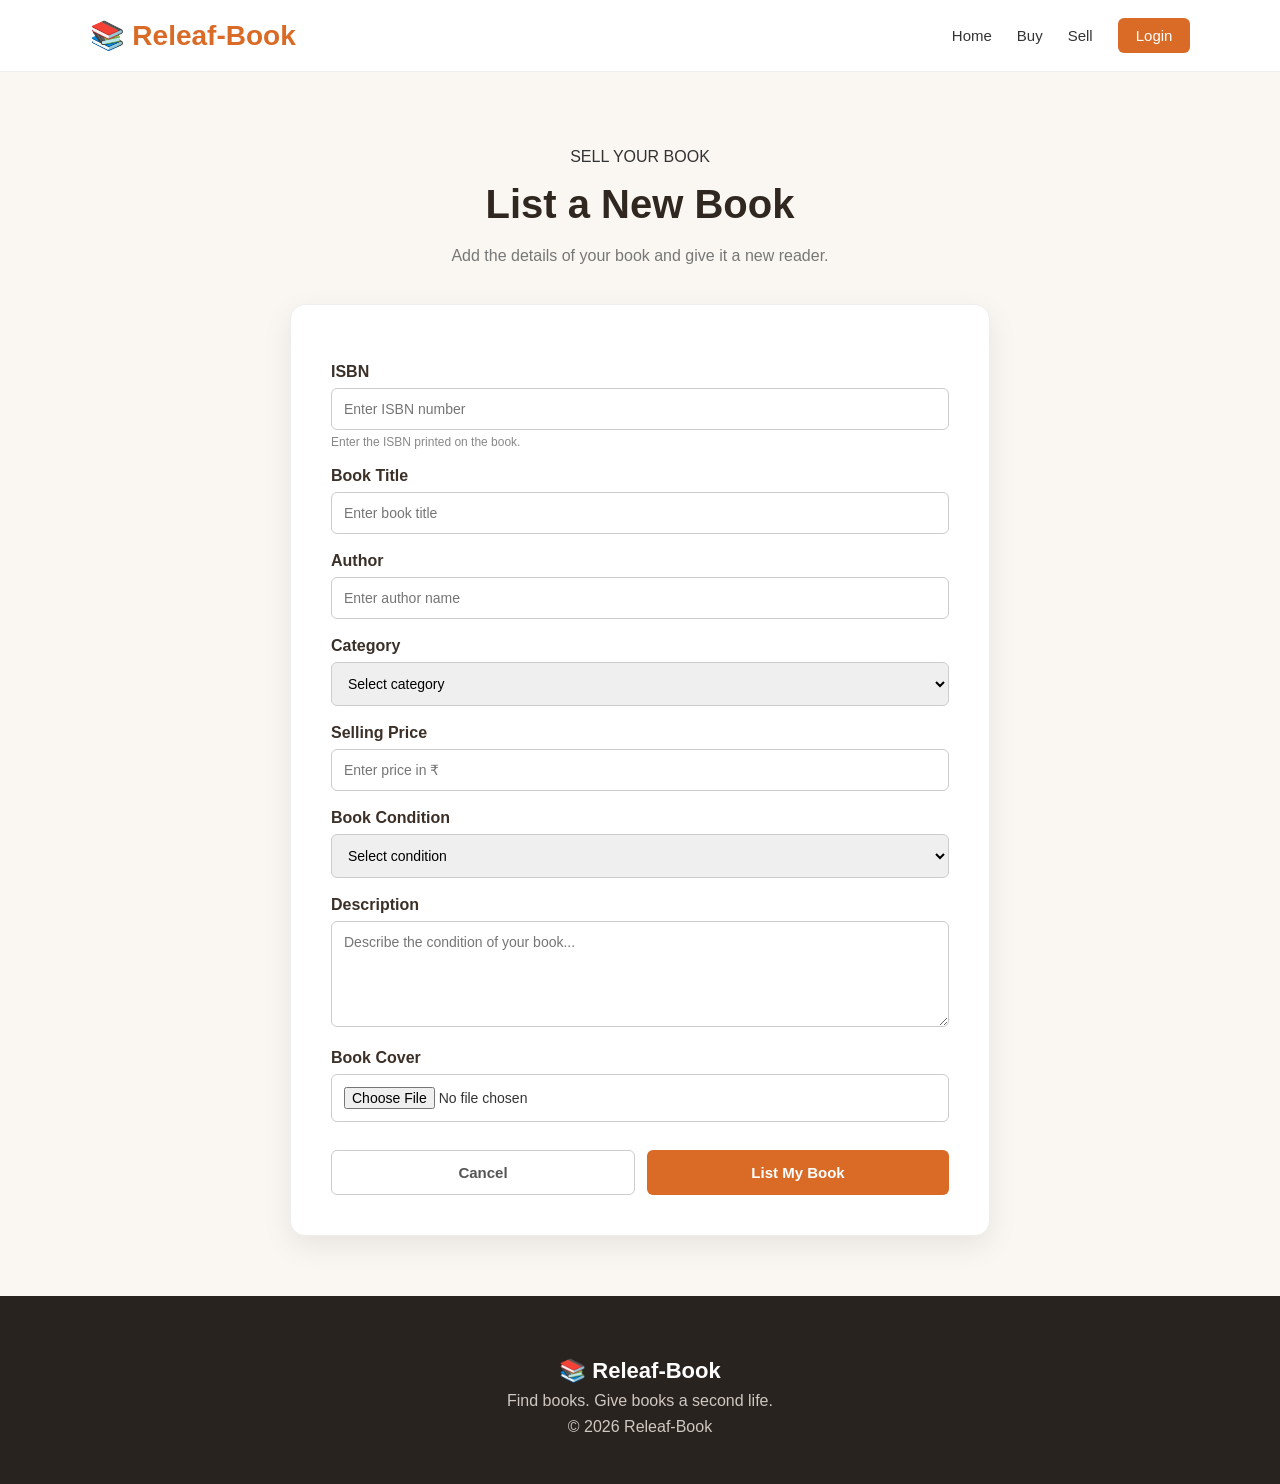
==== listing.html @ 91d5f4dd "Add book listing functionality" ====
<!DOCTYPE html>
<html lang="en">

<head>

    <meta charset="UTF-8">

    <meta name="viewport" content="width=device-width, initial-scale=1.0">

    <title>List a Book | Releaf-Book</title>

    <link rel="stylesheet" href="css/common.css">

    <link rel="stylesheet" href="css/listing.css">

</head>


<body>


<!-- ================= NAVBAR ================= -->

<header class="navbar">

    <div class="logo">
        📚 Releaf-Book
    </div>


    <nav class="nav-links">

        <a href="index.html">
            Home
        </a>

        <a href="buy.html">
            Buy
        </a>

        <a href="sell.html">
            Sell
        </a>

        <a href="login.html" class="login-btn">
            Login
        </a>

    </nav>

</header>



<!-- ================= LISTING PAGE ================= -->

<section class="listing-page">


    <div class="listing-intro">

        <p class="small-heading">
            SELL YOUR BOOK
        </p>

        <h1>
            List a New Book
        </h1>

        <p>
            Add the details of your book and
            give it a new reader.
        </p>

    </div>



    <!-- ================= FORM ================= -->

    <div class="listing-form-container">


        <form id="sell-form">


            <!-- ================= ISBN ================= -->

            <label for="isbn">
                ISBN
            </label>

            <input
                type="text"
                id="isbn"
                placeholder="Enter ISBN number"
                maxlength="17"
            >

            <small>
                Enter the ISBN printed on the book.
            </small>



            <!-- ================= BOOK TITLE ================= -->

            <label for="book-title">
                Book Title
            </label>

            <input
                type="text"
                id="book-title"
                placeholder="Enter book title"
            >



            <!-- ================= AUTHOR ================= -->

            <label for="author">
                Author
            </label>

            <input
                type="text"
                id="author"
                placeholder="Enter author name"
            >



            <!-- ================= CATEGORY ================= -->

            <label for="category">
                Category
            </label>

            <select id="category">

                <option value="">
                    Select category
                </option>

                <option value="Fiction">
                    Fiction
                </option>

                <option value="Self Help">
                    Self Help
                </option>

                <option value="Programming">
                    Programming
                </option>

                <option value="Academic">
                    Academic
                </option>

                <option value="Other">
                    Other
                </option>

            </select>



            <!-- ================= PRICE ================= -->

            <label for="price">
                Selling Price
            </label>

            <input
                type="number"
                id="price"
                placeholder="Enter price in ₹"
                min="1"
            >



            <!-- ================= CONDITION ================= -->

            <label for="condition">
                Book Condition
            </label>

            <select id="condition">

                <option value="">
                    Select condition
                </option>

                <option value="Like New">
                    Like New
                </option>

                <option value="Good">
                    Good
                </option>

                <option value="Acceptable">
                    Acceptable
                </option>

            </select>



            <!-- ================= DESCRIPTION ================= -->

            <label for="description">
                Description
            </label>

            <textarea
                id="description"
                rows="5"
                placeholder="Describe the condition of your book..."
            ></textarea>



            <!-- ================= BOOK COVER ================= -->

            <label for="book-image">
                Book Cover
            </label>

            <input
                type="file"
                id="book-image"
                accept="image/*"
            >


            <img
                id="image-preview"
                src=""
                alt="Book cover preview"
            >



            <!-- ================= BUTTONS ================= -->

            <div class="form-buttons">

                <a
                    href="sell.html"
                    class="cancel-btn"
                >
                    Cancel
                </a>


                <button
                    type="submit"
                    class="submit-book-btn"
                >
                    List My Book
                </button>

            </div>


        </form>

    </div>

</section>



<!-- ================= FOOTER ================= -->

<footer>

    <h3>
        📚 Releaf-Book
    </h3>

    <p>
        Find books. Give books a second life.
    </p>

    <p>
        © 2026 Releaf-Book
    </p>

</footer>



<script src="js/listing.js"></script>

</body>

</html>
---- css/common.css ----
/* =====================================================
   RELEAF-BOOK - COMMON CSS
   ===================================================== */


/* ================= GENERAL ================= */

* {

    box-sizing: border-box;

}


html {

    scroll-behavior: smooth;

}


body {

    margin: 0;

    font-family: Arial, sans-serif;

    background-color: #faf7f2;

    color: #333;

}


/* ================= NAVBAR ================= */

.navbar {

    background-color: white;

    padding: 18px 7%;

    display: flex;

    align-items: center;

    justify-content: space-between;

    border-bottom: 1px solid #eee;

    position: sticky;

    top: 0;

    z-index: 100;

}


.logo {

    font-size: 28px;

    font-weight: bold;

    color: #d96b27;

    cursor: pointer;

    transition: transform 0.3s ease;
}


.logo:hover {

    transform: scale(1.03);

}


/* Navigation */

.nav-links {

    display: flex;

    align-items: center;

    gap: 25px;

}


.nav-links a {

    text-decoration: none;

    color: #333;

    font-size: 15px;

    position: relative;

    transition: color 0.3s ease;
}


/* Small underline animation */

.nav-links a:not(.login-btn):not(.register-btn)::after {

    content: "";

    position: absolute;

    left: 0;

    bottom: -6px;

    width: 0;

    height: 2px;

    background-color: #d96b27;

    transition: width 0.3s ease;
}


.nav-links a:not(.login-btn):not(.register-btn):hover::after {

    width: 100%;
}


.nav-links a:hover {

    color: #d96b27;

}


/* Login */

.login-btn {

    background-color: #d96b27;

    color: white !important;

    padding: 9px 18px;

    border-radius: 6px;

    transition:
        background-color 0.3s ease,
        transform 0.3s ease;
}


.login-btn:hover {

    background-color: #bd591c;

    transform: translateY(-2px);

}


/* Register */

.register-btn {

    color: #d96b27 !important;

    border: 1px solid #d96b27;

    padding: 8px 17px;

    border-radius: 6px;

    transition:
        background-color 0.3s ease,
        color 0.3s ease,
        transform 0.3s ease;
}


.register-btn:hover {

    background-color: #d96b27;

    color: white !important;

    transform: translateY(-2px);

}


/* ================= COMMON BUTTON ================= */

.main-btn {

    display: inline-block;

    background-color: #d96b27;

    color: white;

    text-decoration: none;

    padding: 12px 22px;

    border-radius: 6px;

    border: none;

    cursor: pointer;

    font-size: 15px;

    transition: all 0.3s ease;
}


.main-btn:hover {

    background-color: #b9561d;

    transform: translateY(-3px);

    box-shadow:
        0 8px 18px rgba(217, 107, 39, 0.25);
}


/* ================= SECTION TITLE ================= */

.section-title {

    text-align: center;

    font-size: 30px;

    color: #3b3028;

    margin-bottom: 40px;
}


/* ================= FOOTER ================= */

footer {

    background-color: #29231f;

    color: white;

    text-align: center;

    padding: 40px 20px;
}


footer h3 {

    margin-bottom: 8px;

    font-size: 22px;
}


footer p {

    color: #cfc7c0;

    margin: 8px;
}


.footer-links {

    margin: 20px 0;
}


.footer-links a {

    color: #d8d0ca;

    text-decoration: none;

    margin: 0 10px;

    transition: color 0.3s ease;
}


.footer-links a:hover {

    color: #f08a43;
}


.copyright {

    font-size: 13px;

}
---- css/listing.css ----
/* ================= LISTING PAGE ================= */

.listing-page {

    padding: 60px 8%;

    background-color: #faf7f2;

    min-height: 700px;
}


/* ================= INTRO ================= */

.listing-intro {

    max-width: 700px;

    margin: 0 auto 35px;

    text-align: center;
}


.listing-intro h1 {

    font-size: 40px;

    color: #302820;

    margin: 10px 0;
}


.listing-intro > p:last-child {

    color: #777;

    line-height: 1.6;
}


/* ================= FORM ================= */

.listing-form-container {

    max-width: 700px;

    margin: auto;

    padding: 40px;

    background-color: white;

    border-radius: 15px;

    box-shadow:
        0 10px 30px rgba(0, 0, 0, 0.08);

    border: 1px solid #eee;
}


.listing-form-container label {

    display: block;

    margin-top: 18px;

    margin-bottom: 7px;

    font-weight: bold;

    color: #3b3028;
}


.listing-form-container input,
.listing-form-container select,
.listing-form-container textarea {

    width: 100%;

    box-sizing: border-box;

    padding: 12px;

    border: 1px solid #ccc;

    border-radius: 6px;

    font-family: Arial, sans-serif;

    font-size: 14px;
}


.listing-form-container input:focus,
.listing-form-container select:focus,
.listing-form-container textarea:focus {

    outline: none;

    border-color: #d96b27;

    box-shadow:
        0 0 0 2px rgba(217, 107, 39, 0.1);
}


.listing-form-container small {

    display: block;

    margin-top: 5px;

    color: #888;

    font-size: 12px;
}


/* ================= IMAGE PREVIEW ================= */

#image-preview {

    display: none;

    width: 180px;

    height: 220px;

    margin-top: 15px;

    padding: 5px;

    object-fit: contain;

    background-color: #fffaf5;

    border: 1px solid #ddd;

    border-radius: 8px;
}


/* ================= BUTTONS ================= */

.form-buttons {

    display: flex;

    gap: 12px;

    margin-top: 28px;
}


.cancel-btn,
.submit-book-btn {

    flex: 1;

    padding: 13px;

    border-radius: 6px;

    text-align: center;

    font-size: 15px;

    font-weight: bold;

    cursor: pointer;
}


.cancel-btn {

    border: 1px solid #ccc;

    background-color: white;

    color: #555;

    text-decoration: none;
}


.cancel-btn:hover {

    background-color: #f5f5f5;
}


.submit-book-btn {

    border: none;

    background-color: #d96b27;

    color: white;
}


.submit-book-btn:hover {

    background-color: #bd591c;
}


/* ================= MOBILE ================= */

@media (max-width: 600px) {

    .listing-page {

        padding: 40px 5%;
    }


    .listing-form-container {

        padding: 25px;
    }


    .listing-intro h1 {

        font-size: 32px;
    }


    .form-buttons {

        flex-direction: column;
    }

}
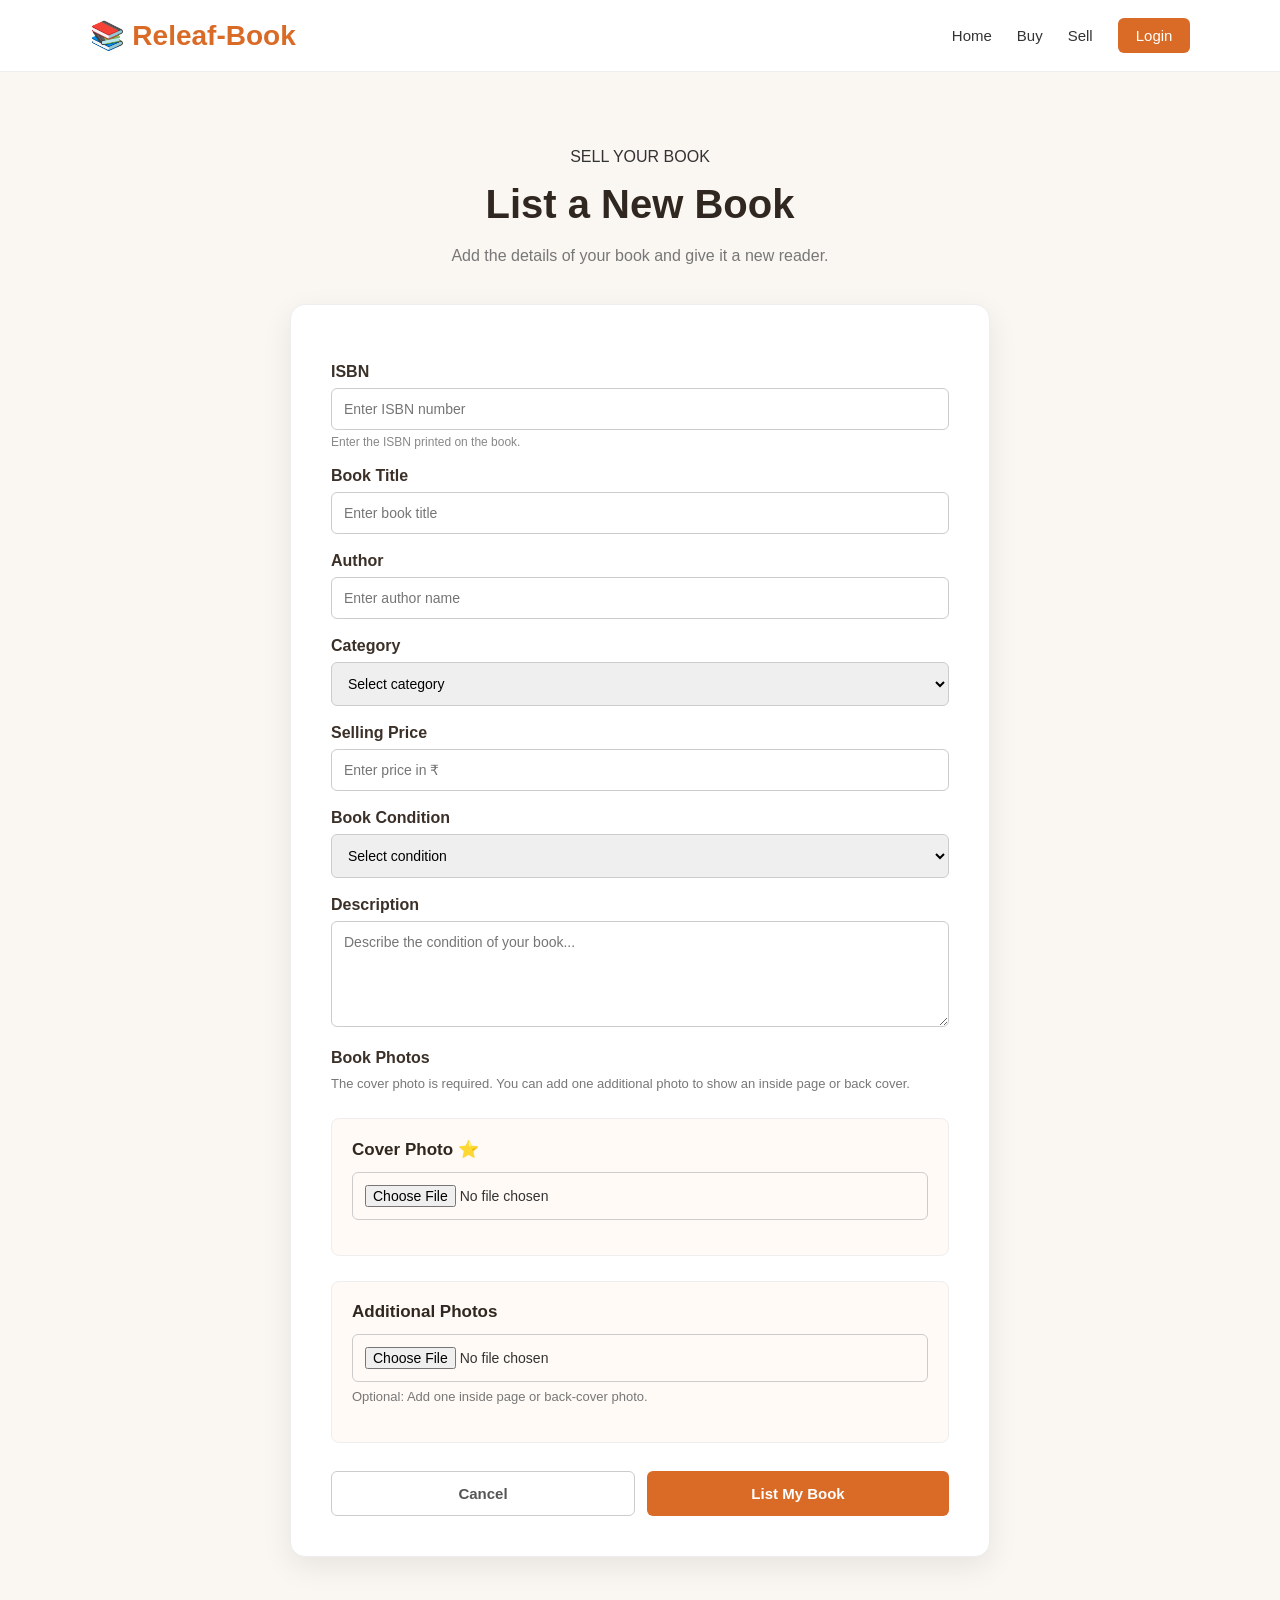
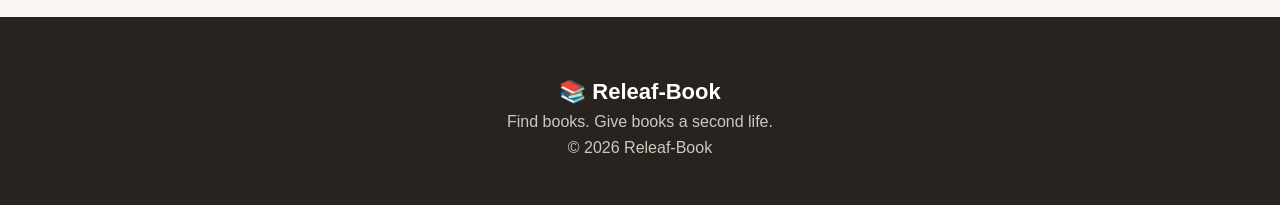
==== commit adfd75fd: "Add book photos and listing management" ====
--- a/listing.html
+++ b/listing.html
@@ -226,23 +226,67 @@
 
             <!-- ================= BOOK COVER ================= -->
 
-            <label for="book-image">
-                Book Cover
-            </label>
-
-            <input
-                type="file"
-                id="book-image"
-                accept="image/*"
-            >
-
-
-            <img
-                id="image-preview"
-                src=""
-                alt="Book cover preview"
-            >
-
+            <!-- ================= BOOK PHOTOS ================= -->
+
+<label>
+    Book Photos
+</label>
+
+<p class="photo-help">
+    The cover photo is required. You can add one additional
+    photo to show an inside page or back cover.
+</p>
+
+
+<!-- COVER PHOTO -->
+
+<div class="photo-upload-section">
+
+    <h3>
+        Cover Photo ⭐
+    </h3>
+
+    <input
+        type="file"
+        id="cover-image"
+        accept="image/*"
+    >
+
+    <div
+        id="cover-preview"
+        class="photo-preview-container"
+    >
+    </div>
+
+</div>
+
+
+<!-- ADDITIONAL PHOTOS -->
+
+<div class="photo-upload-section">
+
+    <h3>
+        Additional Photos
+    </h3>
+
+    <input
+    type="file"
+    id="additional-images"
+    accept="image/*"
+>
+
+   <p class="photo-help">
+    Optional: Add one inside page or back-cover photo.
+</p>
+
+
+    <div
+        id="additional-preview"
+        class="photo-preview-container"
+    >
+    </div>
+
+</div>
 
 
             <!-- ================= BUTTONS ================= -->
@@ -258,11 +302,12 @@
 
 
                 <button
-                    type="submit"
-                    class="submit-book-btn"
-                >
-                    List My Book
-                </button>
+    type="submit"
+    class="submit-book-btn"
+    id="submit-book-btn"
+>
+    List My Book
+</button>
 
             </div>
 
--- a/css/listing.css
+++ b/css/listing.css
@@ -119,28 +119,107 @@
     font-size: 12px;
 }
 
-
-/* ================= IMAGE PREVIEW ================= */
-
-#image-preview {
-
-    display: none;
-
-    width: 180px;
-
-    height: 220px;
+/* ================= BOOK PHOTOS ================= */
+
+.photo-help {
+
+    color: #777;
+
+    font-size: 13px;
+
+    line-height: 1.5;
+
+    margin-top: 5px;
+}
+
+
+.photo-upload-section {
+
+    margin-top: 25px;
+
+    padding: 20px;
+
+    background-color: #fffaf5;
+
+    border: 1px solid #eee;
+
+    border-radius: 8px;
+}
+
+
+.photo-upload-section h3 {
+
+    margin-top: 0;
+
+    margin-bottom: 12px;
+
+    color: #302820;
+
+    font-size: 17px;
+}
+
+
+/* ================= PHOTO PREVIEWS ================= */
+
+.photo-preview-container {
+
+    display: flex;
+
+    flex-wrap: wrap;
+
+    gap: 12px;
 
     margin-top: 15px;
+}
+
+
+.photo-preview {
+
+    position: relative;
+
+    width: 110px;
+
+    height: 135px;
+
+    border: 1px solid #ddd;
+
+    border-radius: 7px;
+
+    overflow: hidden;
+
+    background-color: white;
+}
+
+
+.photo-preview img {
+
+    width: 100%;
+
+    height: 100%;
+
+    object-fit: contain;
+}
+
+
+.cover-label {
+
+    position: absolute;
+
+    bottom: 0;
+
+    left: 0;
+
+    right: 0;
 
     padding: 5px;
 
-    object-fit: contain;
-
-    background-color: #fffaf5;
-
-    border: 1px solid #ddd;
-
-    border-radius: 8px;
+    background-color: rgba(0, 0, 0, 0.7);
+
+    color: white;
+
+    text-align: center;
+
+    font-size: 11px;
 }
 
 
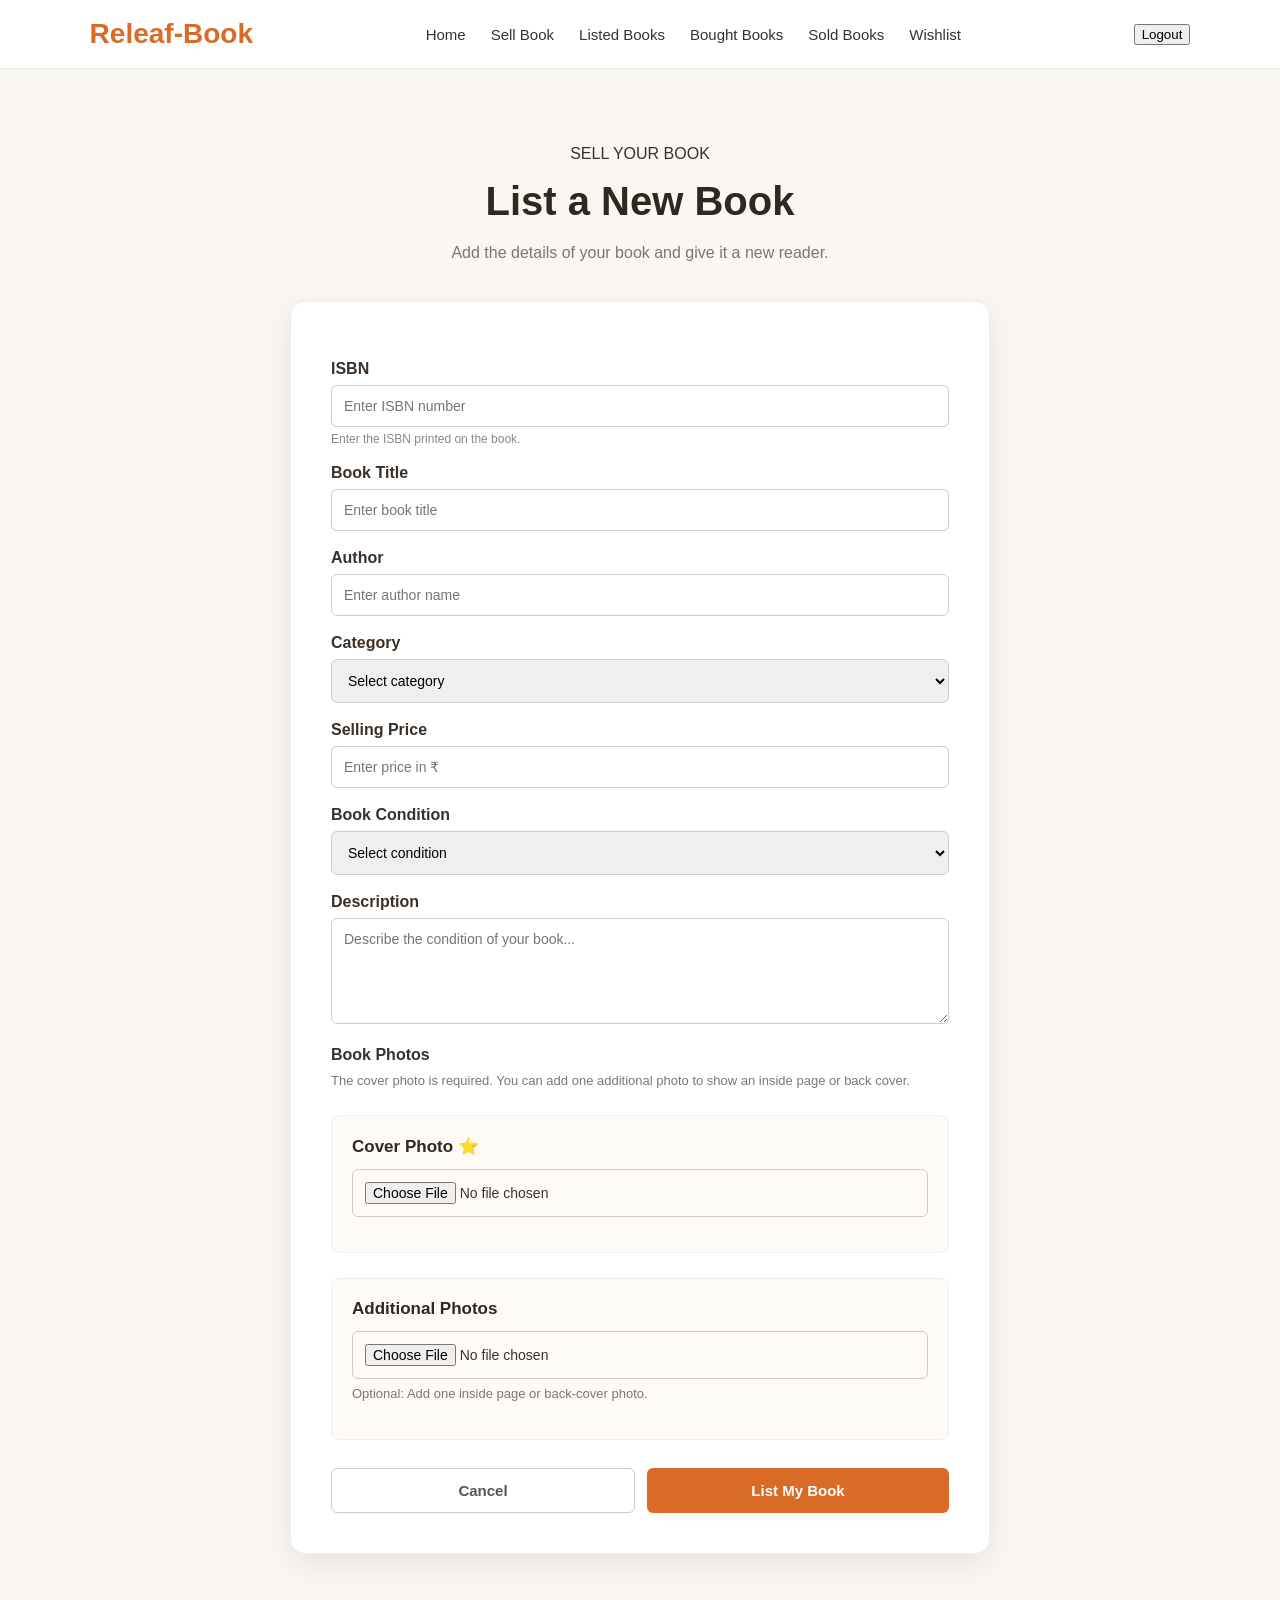
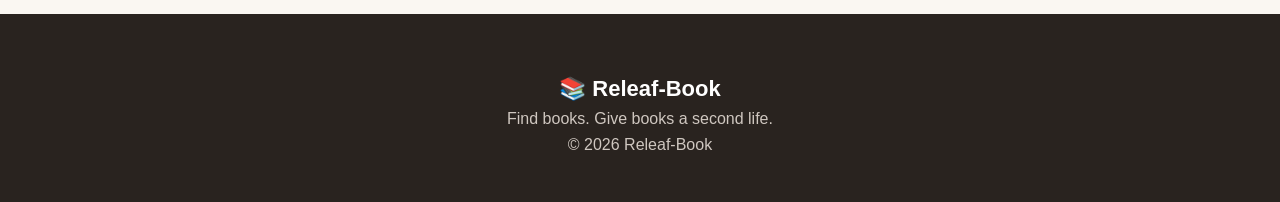
==== commit d137e161: "Standardize headers and simplify sell flow" ====
--- a/listing.html
+++ b/listing.html
@@ -24,29 +24,40 @@
 <header class="navbar">
 
     <div class="logo">
-        📚 Releaf-Book
-    </div>
-
+        <span>Releaf</span>-Book
+    </div>
 
     <nav class="nav-links">
 
-        <a href="index.html">
+        <a href="home.html">
             Home
         </a>
 
-        <a href="buy.html">
-            Buy
-        </a>
-
         <a href="sell.html">
-            Sell
-        </a>
-
-        <a href="login.html" class="login-btn">
-            Login
+            Sell Book
+        </a>
+
+        <a href="listing.html" class="active">
+            Listed Books
+        </a>
+
+        <a href="bought.html">
+            Bought Books
+        </a>
+
+        <a href="sold.html">
+            Sold Books
+        </a>
+
+        <a href="wishlist.html">
+            Wishlist
         </a>
 
     </nav>
+
+    <button class="logout-btn" id="logoutBtn">
+        Logout
+    </button>
 
 </header>
 
